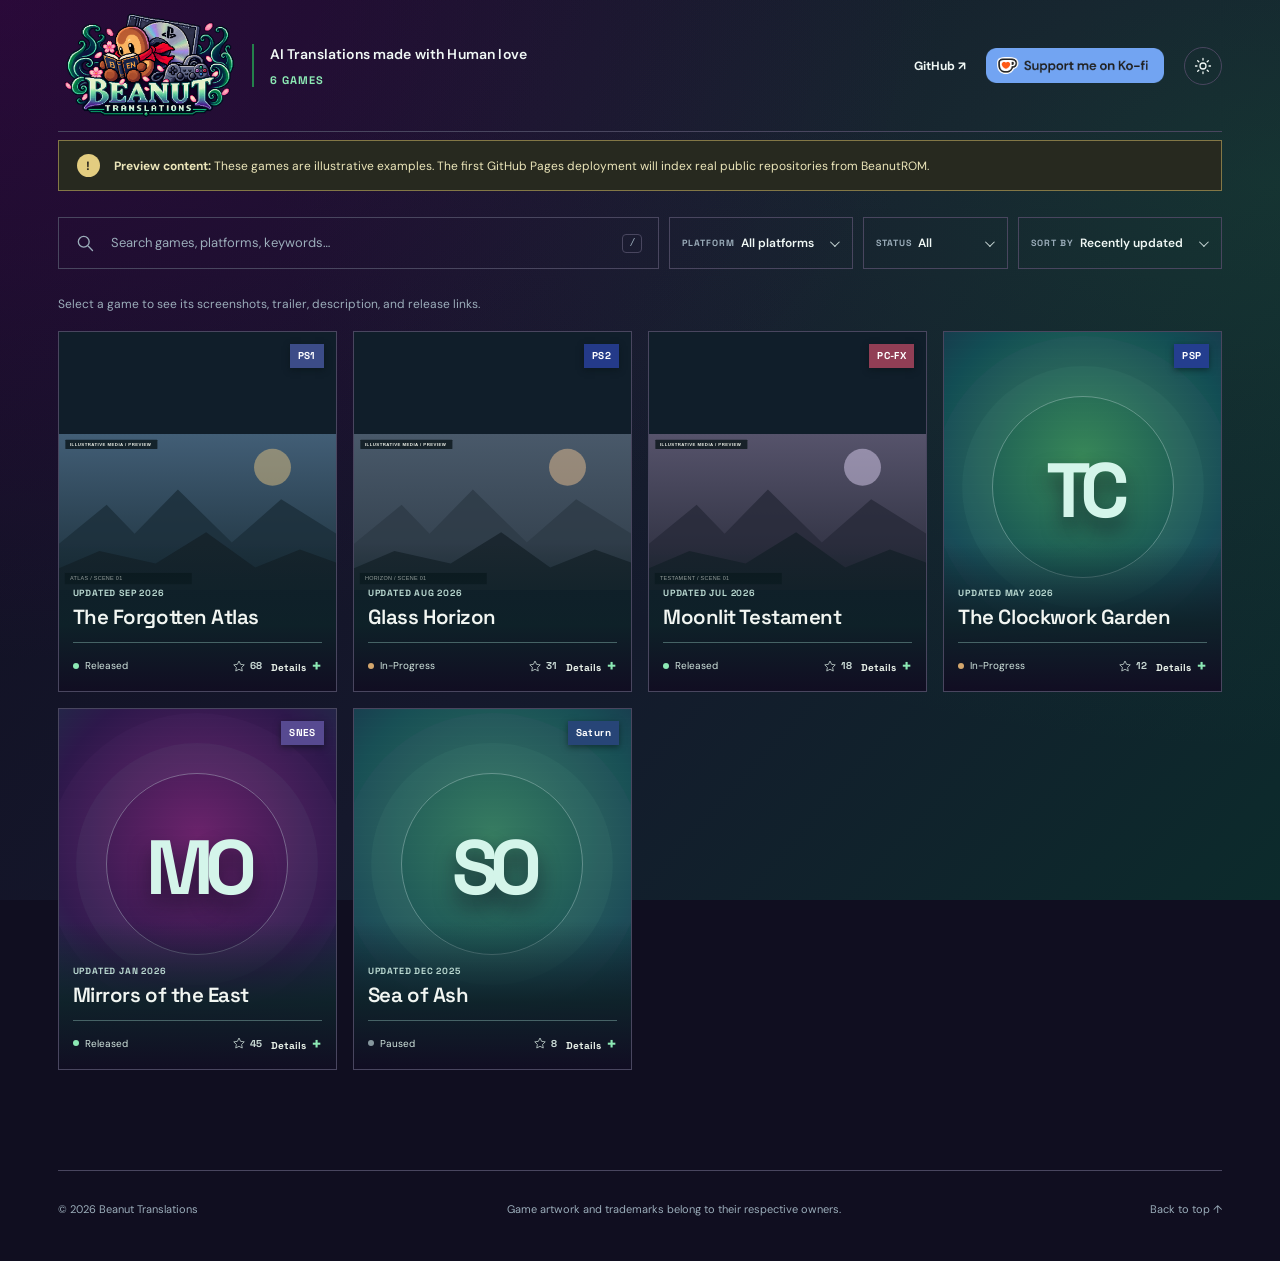
==== site/index.html @ 58023973 "Initial commit" ====
<!doctype html>
<html lang="en">
<head>
  <meta charset="utf-8">
  <meta name="viewport" content="width=device-width, initial-scale=1">
  <meta name="theme-color" content="#100e20">
  <meta name="description" content="Beanut Translations games, fan translations, releases, screenshots, and videos.">
  <title>Games | Beanut Translations</title>
  <link rel="icon" type="image/png" sizes="256x256" href="assets/favicon.png">
  <link rel="apple-touch-icon" href="assets/favicon.png">
  <link rel="stylesheet" href="styles.css">
  <script src="app.js" defer></script>
</head>
<body>
  <a href="#games" class="skip-link">Skip to Games</a>
  <div class="page-shell" id="top">
    <header class="site-header">
      <a href="#top" class="brand" title="Back to top">
        <img id="brand-logo" class="brand-logo" src="assets/beanut-logo.png" alt="Beanut Translations" width="1347" height="842">
        <span class="brand-copy">
          <span class="brand-tagline">AI Translations made with Human love</span>
          <span class="brand-count" id="total-games" aria-live="polite">Loading games…</span>
        </span>
      </a>
      <div class="header-actions">
        <a id="nav-github" href="https://github.com/BeanutROM" target="_blank" rel="noopener noreferrer">GitHub <span aria-hidden="true">↗</span></a>
        <a class="kofi-link" href="https://ko-fi.com/beanutroms/tip" target="_blank" rel="noopener noreferrer" aria-label="Support BeanutROM on Ko-fi">
          <img src="assets/kofi-button.png" alt="Support me on Ko-fi" width="980" height="198">
        </a>
        <button type="button" id="theme-toggle" class="theme-button" aria-label="Switch to light theme" title="Toggle light/dark mode">
          <svg viewBox="0 0 24 24" fill="none" aria-hidden="true"><circle cx="12" cy="12" r="4" stroke="currentColor" stroke-width="1.7"/><path d="M12 2v2m0 16v2M2 12h2m16 0h2M4.9 4.9l1.5 1.5m11.2 11.2 1.5 1.5M19.1 4.9l-1.5 1.5M6.4 17.6l-1.5 1.5" stroke="currentColor" stroke-width="1.7" stroke-linecap="round"/></svg>
        </button>
      </div>
    </header>

    <main>
      <section class="library" id="games" aria-label="Game catalog">
        <div class="demo-notice" id="demo-notice" hidden>
          <span aria-hidden="true">!</span>
          <p><strong>Preview content:</strong> These games are illustrative examples. The first GitHub Pages deployment will index real public repositories from BeanutROM.</p>
        </div>

        <div class="filters">
          <div class="search-wrap">
            <label class="search-field" for="search">
              <svg viewBox="0 0 24 24" fill="none" aria-hidden="true"><circle cx="10.5" cy="10.5" r="6.5" stroke="currentColor" stroke-width="1.6"/><path d="m16 16 5 5" stroke="currentColor" stroke-width="1.6" stroke-linecap="round"/></svg>
              <input type="search" id="search" placeholder="Search games, platforms, keywords…" autocomplete="off">
              <kbd>/</kbd>
            </label>
            <button type="button" id="clear-filters" hidden>Clear filters ×</button>
          </div>
          <div class="select-wrap" id="platform-dropdown">
            <span class="select-label" id="platform-label">Platform</span>
            <button type="button" class="dropdown-trigger" id="platform-filter" aria-labelledby="platform-label platform-value" aria-haspopup="listbox" aria-controls="platform-menu" aria-expanded="false"><span class="dropdown-value" id="platform-value">All platforms</span><span class="dropdown-chevron" aria-hidden="true"></span></button>
            <div class="dropdown-menu" id="platform-menu" role="listbox" tabindex="-1" aria-labelledby="platform-label" hidden>
              <div role="option" id="platform-option-all" data-value="all" aria-selected="true">All platforms</div>
            </div>
          </div>
          <div class="select-wrap" id="status-dropdown">
            <span class="select-label" id="status-label">Status</span>
            <button type="button" class="dropdown-trigger" id="status-filter" aria-labelledby="status-label status-value" aria-haspopup="listbox" aria-controls="status-menu" aria-expanded="false"><span class="dropdown-value" id="status-value">All</span><span class="dropdown-chevron" aria-hidden="true"></span></button>
            <div class="dropdown-menu" id="status-menu" role="listbox" tabindex="-1" aria-labelledby="status-label" hidden>
              <div role="option" id="status-option-all" data-value="all" aria-selected="true">All</div>
              <div role="option" id="status-option-released" data-value="Released" aria-selected="false">Released</div>
              <div role="option" id="status-option-paused" data-value="Paused" aria-selected="false">Paused</div>
              <div role="option" id="status-option-progress" data-value="In-Progress" aria-selected="false">In-Progress</div>
            </div>
          </div>
          <div class="select-wrap" id="sort-dropdown">
            <span class="select-label" id="sort-label">Sort by</span>
            <button type="button" class="dropdown-trigger" id="sort" aria-labelledby="sort-label sort-value" aria-haspopup="listbox" aria-controls="sort-menu" aria-expanded="false"><span class="dropdown-value" id="sort-value">Recently updated</span><span class="dropdown-chevron" aria-hidden="true"></span></button>
            <div class="dropdown-menu" id="sort-menu" role="listbox" tabindex="-1" aria-labelledby="sort-label" hidden>
              <div role="option" id="sort-option-recent" data-value="recent" aria-selected="true">Recently updated</div>
              <div role="option" id="sort-option-az" data-value="az" aria-selected="false">Title A–Z</div>
              <div role="option" id="sort-option-stars" data-value="stars" aria-selected="false">Most starred</div>
              <div role="option" id="sort-option-oldest" data-value="oldest" aria-selected="false">Least recently updated</div>
            </div>
          </div>
        </div>
        <p id="expand-hint" class="expand-hint">Select a game to see its screenshots, trailer, description, and release links.</p>
        <div id="project-grid" class="project-grid" aria-live="polite" aria-busy="true"></div>
        <div class="empty-state" id="empty-state" hidden><h2>No games found.</h2><p>Try a different search term, platform, or status.</p><button id="empty-reset" type="button">Reset filters</button></div>
        <div class="more-row" id="more-row" hidden><button id="show-more" type="button">Show more games <span id="more-count"></span> ↓</button></div>
      </section>
    </main>
    <footer class="footer"><span>© <span id="footer-year"></span> <span id="footer-name">Beanut Translations</span></span><span>Game artwork and trademarks belong to their respective owners.</span><a href="#top">Back to top ↑</a></footer>
  </div>
</body>
</html>
---- site/styles.css ----
@import url('https://fonts.googleapis.com/css2?family=DM+Sans:wght@400;500;600;700&family=Space+Grotesk:wght@400;500;600;700&display=swap');
:root {
  /* Palette derived from the purple, midnight-blue and evergreen artwork. */
  --bg:#100e20; --surface:#1a1a34; --surface-2:#292647; --surface-3:#101e2a;
  --ink:#f0f8f5; --muted:#c6d5d4; --soft:#9badba; --line:#49465f;
  --accent:#8ce9b4; --accent-ink:#102a24; --radius:3px;
  --sticky-header-height:132px;
  --violet:#56065d; --evergreen:#24814b; --outline:#c0d6da;
  --page-gradient:radial-gradient(ellipse at 0% 0%,rgba(90,3,104,.35),transparent 52%),radial-gradient(ellipse at 100% 20%,rgba(35,127,72,.22),transparent 56%),linear-gradient(132deg,#100d20 0%,#15182c 52%,#0c2b2c 100%);
  --panel-gradient:linear-gradient(130deg,rgba(61,15,84,.18),rgba(17,79,74,.13));
  color-scheme:dark; scroll-behavior:smooth;
}
:root[data-theme="light"] {
  --bg:#f2f6f5; --surface:#ffffff; --surface-2:#e6f0ef; --surface-3:#f4f8f8;
  --ink:#281336; --muted:#445665; --soft:#5c6879; --line:#bbcdd0;
  --accent:#176c4b; --accent-ink:#ffffff; color-scheme:light;
  --violet:#620a68; --evergreen:#207d4b; --outline:#9bb9c2;
  --page-gradient:radial-gradient(ellipse at 0% 0%,rgba(103,11,113,.10),transparent 48%),radial-gradient(ellipse at 100% 15%,rgba(46,142,81,.14),transparent 52%),linear-gradient(140deg,#f6f5fa,#edf7f1 76%,#f0f7f7);
  --panel-gradient:linear-gradient(120deg,rgba(102,26,112,.045),rgba(21,135,79,.045));
}
* {box-sizing:border-box}
html {scroll-padding-top:215px}
body {margin:0;background-color:var(--bg);background-image:var(--page-gradient);background-attachment:fixed;min-height:100vh;color:var(--ink);font-family:'DM Sans',sans-serif;font-size:14px;line-height:1.5}
a {color:inherit;text-decoration:none}
button,input,select {font:inherit}
button {cursor:pointer}
button:disabled {cursor:default}
:focus-visible {outline:2px solid var(--accent);outline-offset:4px}
::selection {background:var(--accent);color:var(--accent-ink)}
[hidden] {display:none!important}
.skip-link {position:absolute;left:16px;top:-120px;background:var(--accent);color:var(--accent-ink);padding:12px;z-index:100}
.skip-link:focus {top:8px}
.page-shell {max-width:1450px;margin:0 auto;padding:0 clamp(18px,4.5vw,70px)}
.site-header {display:flex;align-items:center;justify-content:space-between;position:sticky;top:0;z-index:80;border-bottom:1px solid var(--line);background:transparent;height:var(--sticky-header-height);gap:20px;padding:8px 0}
.brand {display:inline-flex;align-items:center;gap:14px;min-width:0;flex:0 1 auto}
.brand-logo {display:block;width:180px;height:auto;max-width:100%;flex-shrink:0}
.brand-copy {display:flex;flex-direction:column;justify-content:center;align-items:flex-start;gap:9px;min-width:0;border-left:2px solid var(--evergreen);padding-left:16px}
.brand-tagline {display:block;white-space:nowrap;font:600 14px/1.45 'DM Sans',sans-serif;letter-spacing:.15px;color:var(--ink)}
.brand-count {color:var(--accent);font:700 11px/1.2 'Space Grotesk',sans-serif;letter-spacing:1px;text-transform:uppercase}
.header-actions {display:flex;align-items:center;gap:20px;font-size:12px;font-weight:700}
.header-actions a:hover {color:var(--accent)}
.kofi-link {display:inline-flex;align-items:center;flex-shrink:0;border-radius:999px;line-height:0;transition:filter .18s}
.kofi-link:hover {filter:brightness(1.08)}
.kofi-link img {display:block;width:178px;height:auto;max-width:100%}
.theme-button {display:grid;place-items:center;width:38px;height:38px;border:1px solid var(--line);border-radius:50%;background:transparent;color:var(--ink)}
.theme-button:hover {border-color:var(--accent)}
.theme-button svg {width:18px;height:18px}
.library {padding:8px 0 100px}
.demo-notice {border:1px solid #837746;background:#27291f;color:#ebe5b9;padding:13px 18px;display:flex;align-items:center;gap:14px;margin-bottom:18px;font-size:12px}
:root[data-theme="light"] .demo-notice {background:#f9f6e4;color:#675e38}
.demo-notice>span {display:grid;place-items:center;flex-shrink:0;width:23px;height:23px;border-radius:50%;background:#e3cd80;color:#27241d;font-weight:700}
.demo-notice p {margin:0}
.filters {display:grid;grid-template-columns:minmax(175px,1fr) minmax(153px,184px) minmax(125px,145px) minmax(166px,204px);gap:10px;position:sticky;top:var(--sticky-header-height);z-index:65;padding:8px 0;background:transparent}
.search-wrap {display:flex;align-items:stretch;min-width:0;gap:7px}
.search-wrap .search-field {flex:1;min-width:0}
#clear-filters {flex-shrink:0;background:transparent;color:var(--accent);border:1px solid var(--line);padding:0 10px;font-size:11px;font-weight:700}
#clear-filters:hover {border-color:var(--accent)}
.search-field,.select-wrap {min-height:52px;border:1px solid var(--line);background:transparent;display:flex;align-items:center;gap:14px}
.search-field {padding:0 16px}
.search-field>svg {width:20px;height:20px;flex-shrink:0;color:var(--soft)}
.search-field input {width:100%;background:transparent;border:0;outline:none;color:var(--ink);font-size:13px}
.search-field input::placeholder {color:var(--soft)}
.search-field:focus-within,.select-wrap:focus-within {border-color:var(--accent)}
.search-field kbd {font-size:10px;border:1px solid var(--line);color:var(--soft);border-radius:4px;padding:1px 6px}
.select-wrap {position:relative;padding:0 12px;flex-wrap:nowrap;gap:6px;min-width:0}
.select-label {color:var(--soft);font:700 9px 'Space Grotesk',sans-serif;letter-spacing:1px;text-transform:uppercase;white-space:nowrap;flex-shrink:0}
.dropdown-trigger {display:flex;align-items:center;justify-content:space-between;gap:7px;flex:1;min-width:0;min-height:50px;padding:0;border:0;outline:0;background:transparent;color:var(--ink);font:600 12px 'DM Sans',sans-serif;cursor:pointer;text-align:left}
.dropdown-value {display:block;min-width:0;overflow:hidden;white-space:nowrap;text-overflow:ellipsis}
.dropdown-chevron {width:7px;height:7px;border-right:1.5px solid var(--muted);border-bottom:1.5px solid var(--muted);transform:rotate(45deg) translateY(-2px);flex-shrink:0;margin:0 3px 0 0}
.select-wrap:has(.dropdown-trigger:focus-visible) {outline:2px solid var(--accent);outline-offset:2px}
.select-wrap.is-open {border-color:var(--accent);z-index:25}
.select-wrap.is-open .dropdown-chevron {transform:rotate(225deg) translate(-2px,-1px)}
.dropdown-menu {position:absolute;z-index:30;left:-1px;right:-1px;top:calc(100% - 1px);margin:0;padding:4px 0;border:1px solid var(--accent);border-radius:0;background:var(--surface);color:var(--ink);outline:none;max-height:min(300px,50vh);overflow-y:auto;overscroll-behavior:contain}
.dropdown-menu[hidden] {display:none}
.dropdown-menu [role="option"] {display:block;padding:11px 12px;cursor:pointer;font:600 12px/1.4 'DM Sans',sans-serif;overflow-wrap:anywhere}
.dropdown-menu [role="option"].is-active,.dropdown-menu [role="option"]:hover {background:var(--surface-2);color:var(--ink)}
.dropdown-menu [role="option"][aria-selected="true"] {color:var(--accent);font-weight:700}
.dropdown-menu [role="option"][aria-selected="true"].is-active {background:var(--surface-2)}
.option-count {float:right;margin-left:10px;color:var(--soft);font-size:10px}
.expand-hint {margin:18px 0 18px;color:var(--soft);font-size:12px}
/* Four full-height, letter-proportioned covers on desktop. All project
   metadata remains accessible inside the expanded details panel. */
.project-grid {display:grid;grid-template-columns:repeat(4,minmax(0,1fr));gap:16px;align-items:stretch}
.project-card {position:relative;aspect-ratio:8.5 / 11;min-width:0;overflow:hidden;border:1px solid var(--line);background:var(--surface-3);transition:border-color .18s,box-shadow .18s}
.project-card:hover {border-color:var(--accent);box-shadow:0 8px 36px rgba(35,12,61,.28),0 0 0 1px rgba(140,233,180,.18)}
.project-card.is-expanded {border-color:var(--accent);box-shadow:0 0 0 1px var(--accent)}
.card-open {position:relative;display:block;height:100%;width:100%;color:inherit;background:transparent;border:0;padding:0;text-align:left;overflow:hidden}
.project-image {position:absolute;inset:0;display:grid;place-items:center;overflow:hidden;width:100%;height:100%;background:var(--surface-3);isolation:isolate}
/* Preserve the whole cover, including covers that are not letter-shaped. */
.project-image>img {width:100%;height:100%;object-fit:contain;position:absolute;inset:0;z-index:1}
.poster {position:absolute;inset:0;overflow:hidden;background:radial-gradient(circle at 44% 30%,#5a1067,#23204b 52%,#104c47 88%,#1d7349);color:#d4f5ea;width:100%;height:100%}
.poster::before {content:'';border:1px solid #c0d6da66;border-radius:50%;width:180px;height:180px;position:absolute;left:50%;top:43%;transform:translate(-50%,-50%);box-shadow:0 0 0 30px #9ee9bd0a,0 0 0 60px #8f4fa10c}
.poster::after {content:'';position:absolute;inset:0;background:repeating-linear-gradient(0deg,transparent 0 8px,#fff1 9px);opacity:.18}
.poster-glyph {position:absolute;top:44%;left:50%;transform:translate(-50%,-50%);font:700 clamp(52px,6vw,83px) 'Space Grotesk',sans-serif;letter-spacing:-9px;text-shadow:0 12px 20px #110d2299}
.poster-name {display:none}
.poster-tone-1 {background:radial-gradient(circle at 50% 35%,#6a236b,#2d184b 55%,#104341)}
.poster-tone-2 {background:radial-gradient(circle at 50% 35%,#377c61,#184f55 55%,#191b43)}
.poster-tone-3 {background:radial-gradient(circle at 50% 35%,#367d4a,#1e5042 55%,#241842)}
.poster-tone-4 {background:radial-gradient(circle at 50% 35%,#82316e,#40214f 55%,#132d3f)}
.poster-tone-5 {background:radial-gradient(circle at 50% 35%,#388758,#124d54 55%,#21183e)}
/* Platform palette is supplied by config.json at catalog build time. */
.platform-badges {display:inline-flex;flex-wrap:wrap;gap:5px;min-width:0;max-width:calc(100% - 24px)}
.platform-badge {display:inline-flex;align-items:center;justify-content:center;background:var(--platform-bg,#3b484e);color:var(--platform-fg,#fff);padding:6px 8px;font:700 10px 'Space Grotesk',sans-serif;letter-spacing:.4px;line-height:1.2;max-width:100%}
.image-platform {position:absolute;top:12px;right:12px;z-index:2;justify-content:flex-end}
.image-platform .platform-badge {box-shadow:0 2px 6px #07131588}
/* Compact overlay keeps card proportions while leaving the complete cover
   image underneath; the game's description is shown when expanded. */
.project-body {position:absolute;z-index:3;bottom:0;left:0;right:0;display:flex;flex-direction:column;width:100%;padding:44px 14px 14px;color:#f2f6f2;background:linear-gradient(to top,rgba(17,13,34,.98) 0%,rgba(14,33,40,.94) 45%,rgba(15,20,40,0) 100%)}
.card-kicker {font:700 9px 'Space Grotesk',sans-serif;color:#b9d8d0;letter-spacing:.8px;text-transform:uppercase;margin:0;overflow:hidden;text-overflow:ellipsis;white-space:nowrap}
.project-body h2 {font:600 clamp(16px,1.6vw,22px)/1.12 'Space Grotesk',sans-serif;letter-spacing:-.45px;margin:7px 0 13px;display:-webkit-box;-webkit-box-orient:vertical;-webkit-line-clamp:3;overflow:hidden}
.card-description {display:none}
.card-footer {border-top:1px solid #9acdc466;padding-top:11px;display:flex;align-items:center;justify-content:space-between;gap:6px;font-size:11px}
.card-status {display:inline-flex;gap:6px;align-items:center;color:#d2e6df;font-size:10px;white-space:nowrap}
.card-status::before {content:'';border-radius:50%;width:6px;height:6px;flex-shrink:0;background:#8fa7a1}
.card-status[data-status="Released"]::before {background:#8ce9b4}
.card-status[data-status="In-Progress"]::before {background:#d4a76d}
.card-status[data-status="Paused"]::before {background:#86979e}
.card-footer-right {display:flex;align-items:center;gap:9px}
.stars {display:inline-flex;gap:5px;align-items:center;color:#c8d9d4;font:700 10px 'Space Grotesk',sans-serif;white-space:nowrap}
.stars svg {height:12px;width:12px}
.card-action {font:700 10px 'Space Grotesk',sans-serif;white-space:nowrap;color:#e8f1e8}
.card-action span {font-size:18px;vertical-align:-1px;padding-left:2px;color:#8ce9b4}
/* This node spans the whole grid and is inserted after the clicked card's row. */
.expanded-details {grid-column:1 / -1;min-width:0;border:1px solid var(--accent);background:var(--panel-gradient),var(--surface);position:relative;margin:2px 0 9px;box-shadow:0 15px 50px #02090922;animation:reveal .2s ease-out}
.expanded-details::before {content:'';position:absolute;top:-9px;left:calc(var(--active-column, 1) * 0%);width:14px;height:14px;background:var(--surface);border-left:1px solid var(--accent);border-top:1px solid var(--accent);transform:rotate(45deg);display:none}
@keyframes reveal {from {opacity:.45;transform:translateY(-5px)} to {opacity:1;transform:none}}
.detail-panel {display:grid;grid-template-columns:200px minmax(0,1fr);min-height:320px}
.detail-media {border-right:1px solid var(--line);padding:25px 21px 28px;min-width:0;background:linear-gradient(160deg,rgba(81,8,95,.26),rgba(25,112,76,.20)),var(--surface-3)}
.detail-media h3 {color:var(--soft);font:700 10px 'Space Grotesk',sans-serif;letter-spacing:1.9px;margin:0 0 16px;display:flex;align-items:center;justify-content:space-between}
.detail-media h3 span {color:var(--accent)}
.thumbnail-list {display:flex;flex-direction:column;gap:10px;max-height:485px;overflow-y:auto;scrollbar-width:thin;padding:1px 3px 1px 1px}
.media-thumb {display:block;width:100%;height:94px;position:relative;border:1px solid var(--line);padding:0;background:#111b2c;overflow:hidden;flex-shrink:0}
.media-thumb:hover,.media-thumb.selected {border-color:var(--accent)}
.media-thumb.selected {box-shadow:0 0 0 1px var(--accent)}
.media-thumb img {height:100%;width:100%;object-fit:cover;display:block}
.media-kind {position:absolute;bottom:5px;right:6px;background:#20182ddc;color:#fff;padding:2px 6px;font:700 9px 'Space Grotesk',sans-serif;letter-spacing:1px}
.play-icon {position:absolute;left:50%;top:50%;transform:translate(-50%,-50%);display:grid;place-items:center;width:37px;height:37px;border-radius:50%;background:var(--accent);color:var(--accent-ink);font-size:13px;padding-left:3px}
.no-media {color:var(--soft);font-size:12px;line-height:1.6;margin:0}
.detail-info {padding:30px clamp(22px,3vw,43px) 25px;display:flex;flex-direction:column;min-width:0}
.detail-title-row {display:flex;align-items:center;gap:15px;border-bottom:1px solid var(--line);padding-bottom:23px;flex-wrap:wrap}
.detail-platform {flex-shrink:0;max-width:100%}
.detail-platform .platform-badge {padding:8px 11px;font-size:11px;white-space:nowrap}
.detail-title-row h3 {flex:1 1 auto;min-width:0;margin:0;font:600 clamp(23px,2.7vw,36px)/1.13 'Space Grotesk',sans-serif;letter-spacing:-1.2px}
.detail-title-row h3 a:hover {color:var(--accent)}
.detail-title-row h3 a span {color:var(--accent);font-size:.65em;vertical-align:3px}
.version-link,.version-missing {white-space:nowrap;display:inline-flex;align-items:center;gap:8px;font:700 11px 'Space Grotesk',sans-serif;letter-spacing:.3px}
.version-link {border:1px solid var(--line);padding:9px 12px;color:var(--accent)}
.version-link:hover {border-color:var(--accent)}
.version-missing {color:var(--soft)}
.description-eyebrow {font:700 10px 'Space Grotesk',sans-serif;letter-spacing:1.5px;color:var(--accent);margin:28px 0 12px}
.game-description {font:400 14px/1.8 'DM Sans',sans-serif;color:var(--muted);white-space:pre-line;max-width:85ch;margin:0 0 16px}
.description-source {color:var(--accent);font-size:11px;font-weight:700;margin-bottom:18px;align-self:flex-start}
.description-credit {font-size:11px;line-height:1.6;color:var(--muted);margin-bottom:18px}
.description-credit a {color:var(--accent);font-weight:700}
.detail-metadata .card-status {color:var(--muted)}
.detail-metadata {display:flex;align-items:center;gap:18px;color:var(--soft);font-size:11px;margin:12px 0 25px}
.detail-footer {display:flex;align-items:center;gap:20px;justify-content:space-between;border-top:1px solid var(--line);padding-top:19px;margin-top:auto;flex-wrap:wrap}
.detail-footer-links {display:flex;gap:21px;flex-wrap:wrap}
.detail-footer-links a {color:var(--accent);font-size:11px;font-weight:700}
.detail-footer button {border:0;background:transparent;color:var(--soft);font-size:11px;font-weight:700;padding:0}
.detail-footer button:hover {color:var(--ink)}
.detail-viewer {border-bottom:1px solid var(--line);background:linear-gradient(120deg,#170e2b,#102d36 68%,#154332);padding:17px 21px 22px}
.viewer-toolbar {display:flex;justify-content:space-between;align-items:center;gap:14px;margin-bottom:15px;color:#e2ece5;font:700 11px 'Space Grotesk',sans-serif;letter-spacing:.4px}
.viewer-toolbar>div {display:flex;flex-wrap:wrap;gap:18px;align-items:center}
.viewer-toolbar a {color:#8ce9b4}
.viewer-toolbar a:hover {text-decoration:underline}
.viewer-toolbar button {color:#ccd7d1;background:none;border:0;padding:0;font-size:11px}
.viewer-stage {position:relative;display:grid;place-items:center;max-height:76vh;min-height:120px;overflow:auto}
.viewer-counter {margin-left:10px;color:#a9b6b1;font-weight:500;letter-spacing:0}
.viewer-nav {position:absolute;z-index:2;top:50%;transform:translateY(-50%);display:grid;place-items:center;width:44px;height:54px;padding:0;border:1px solid #6a8c8a;background:#251638e8;color:#eaf5e7;box-shadow:0 3px 16px #0008;transition:background .15s,border-color .15s}
.viewer-nav svg {width:25px;height:25px}
.viewer-nav:hover {background:#205440;border-color:var(--accent);color:#b7ffdc}
.viewer-nav:focus-visible {outline:3px solid var(--accent);outline-offset:2px}
.viewer-prev {left:12px}
.viewer-next {right:12px}
.viewer-image {display:block;max-width:100%;max-height:74vh;width:auto;height:auto;object-fit:contain}
.video-aspect {width:min(100%,1000px);aspect-ratio:16/9}
.video-aspect iframe {width:100%;height:100%;border:0;background:#000;display:block}
.empty-state {border:1px dashed var(--line);text-align:center;padding:75px 20px}
.empty-state h2 {font:600 29px 'Space Grotesk',sans-serif;margin:0}
.empty-state p {color:var(--soft)}
.empty-state button,.more-row button {border:1px solid var(--line);background:var(--surface);color:var(--ink);padding:12px 20px;font-weight:700;font-size:12px}
.empty-state button:hover,.more-row button:hover {border-color:var(--accent)}
.more-row {text-align:center;margin:34px 0 0}
.footer {border-top:1px solid var(--line);background:transparent;padding:30px 0 44px;display:flex;gap:20px;justify-content:space-between;align-items:center;color:var(--soft);font-size:11px}
.footer a:hover {color:var(--accent)}
@media(max-width:960px) {
  .project-grid {grid-template-columns:repeat(3,minmax(0,1fr));gap:15px}
  .filters {grid-template-columns:minmax(175px,1fr) minmax(145px,166px) minmax(110px,125px) minmax(155px,175px);gap:8px}
  .select-wrap {padding:0 9px;gap:4px}
  .select-label {font-size:8px}
  .detail-panel {grid-template-columns:172px minmax(0,1fr)}
  .detail-media {padding:22px 15px}
  .detail-info {padding:24px}
  .media-thumb {height:82px}
}
/* The header and filter surfaces have no independent gradients. On desktop,
   repaint the body's fixed background in precisely the same viewport position:
   this makes the sticky bars visually continuous with the page without letting
   scrolling cover art show through the navigation. */
@media(min-width:821px) {
  .site-header,.filters {
    background-color:var(--bg);
    background-image:var(--page-gradient);
    background-attachment:fixed;
  }
}
/* Keep header links clear of the single-line tagline at narrow desktop widths. */
@media(min-width:821px) and (max-width:900px) {
  .header-actions {gap:12px}
  .kofi-link img {width:154px}
  .brand-tagline {font-size:13px}
}
/* On tablets and phones the header and all catalog controls scroll normally. */
@media(max-width:820px) {
  html {scroll-padding-top:40px}
  .site-header {position:relative;top:auto;z-index:auto;height:auto;min-height:87px;padding:15px 0;background:transparent}
  .filters {position:static;top:auto;z-index:auto;padding:0;background:none}
  .site-header {flex-wrap:wrap}
  .brand {width:100%;flex:1 1 100%}
  .header-actions {margin-left:auto}
}
@media(max-width:760px) {
  .project-grid {grid-template-columns:repeat(2,minmax(0,1fr));gap:14px}
  .project-body {padding:40px 12px 12px}
  .project-body h2 {font-size:18px}
  .card-status {font-size:9px}
}
@media(max-width:680px) {
  .page-shell {padding:0 19px}
  .site-header {min-height:87px;gap:12px}
  .brand {gap:12px}
  .brand-logo {width:clamp(118px,29vw,165px)}
  .brand-copy {gap:7px;padding-left:11px}
  .brand-tagline {font-size:clamp(10px,1.9vw,12px);line-height:1.4;letter-spacing:0}
  .brand-count {font-size:10px}
  .header-actions {gap:13px}
  .kofi-link img {width:160px}
  .library {padding:15px 0 65px}
  .filters {grid-template-columns:repeat(3,minmax(0,1fr));gap:8px}
  .search-wrap {grid-column:1 / -1}
  .select-wrap {padding:0 9px;gap:4px}
  .select-label {font-size:8px}
  .dropdown-trigger {font-size:11px}
  .dropdown-value {white-space:normal;line-height:1.25;display:-webkit-box;-webkit-line-clamp:2;-webkit-box-orient:vertical}
  .detail-panel {grid-template-columns:140px minmax(0,1fr)}
  .detail-media {padding:16px 11px}
  .detail-info {padding:18px}
  .detail-title-row {gap:9px;padding-bottom:16px}
  .detail-title-row h3 {font-size:24px}
  .game-description {font-size:12px;line-height:1.8}
  .media-thumb {height:74px}
  .footer {flex-wrap:wrap}
}
@media(max-width:540px) {
  /* On phones give dropdown values room to read instead of truncating all three. */
  .filters {grid-template-columns:repeat(2,minmax(0,1fr))}
  .search-wrap,#platform-dropdown {grid-column:1 / -1}
  .select-wrap {flex-direction:column;align-items:stretch;justify-content:center;gap:1px;padding:5px 12px}
  .dropdown-trigger {min-height:30px}
  .dropdown-value {display:block;white-space:nowrap;text-overflow:ellipsis}
  .project-grid {grid-template-columns:1fr}
  .project-body h2 {font-size:23px}
  .detail-panel {grid-template-columns:1fr}
  .detail-media {border-right:0;border-bottom:1px solid var(--line)}
  .thumbnail-list {flex-direction:row;max-height:none;overflow-x:auto;overflow-y:hidden;padding-bottom:4px}
  .media-thumb {height:90px;min-width:132px;width:132px}
  .detail-info {padding:23px 18px}
  .detail-title-row h3 {flex-basis:calc(100% - 85px);font-size:27px}
  .detail-title-row .version-link,.detail-title-row .version-missing {margin-left:auto}
  .viewer-stage {max-height:none}
  .viewer-image {max-height:60vh}
  .detail-viewer {padding:13px}
  .viewer-nav {width:36px;height:46px}
  .viewer-nav svg {width:21px;height:21px}
  .viewer-prev {left:4px}
  .viewer-next {right:4px}
}
@media(max-width:430px) {
  .site-header {gap:9px;padding:14px 0 12px}
  .brand {gap:9px}
  .brand {flex-wrap:wrap;row-gap:5px}
  .brand-logo {width:clamp(115px,35vw,150px)}
  .brand-copy {border-left:0;padding-left:0;gap:5px;flex:1 1 100%}
  .brand-tagline {font-size:11px;white-space:nowrap}
}
@media(max-width:375px) {
  .header-actions {gap:12px}
  .kofi-link img {width:140px}
}
@media(prefers-reduced-motion:reduce) {* {scroll-behavior:auto!important;transition:none!important;animation:none!important}}

/* Theme-specific refinements keep the supplied green / purple artwork legible. */
:root[data-theme="light"] .detail-media {background:linear-gradient(160deg,rgba(105,9,112,.08),rgba(24,122,73,.10)),var(--surface-3)}
:root[data-theme="light"] .project-card:hover {box-shadow:0 8px 26px rgba(61,26,76,.17)}
:root[data-theme="light"] .project-body {color:#f0f8f5}
@media(max-width:680px) {body {background-attachment:scroll}}
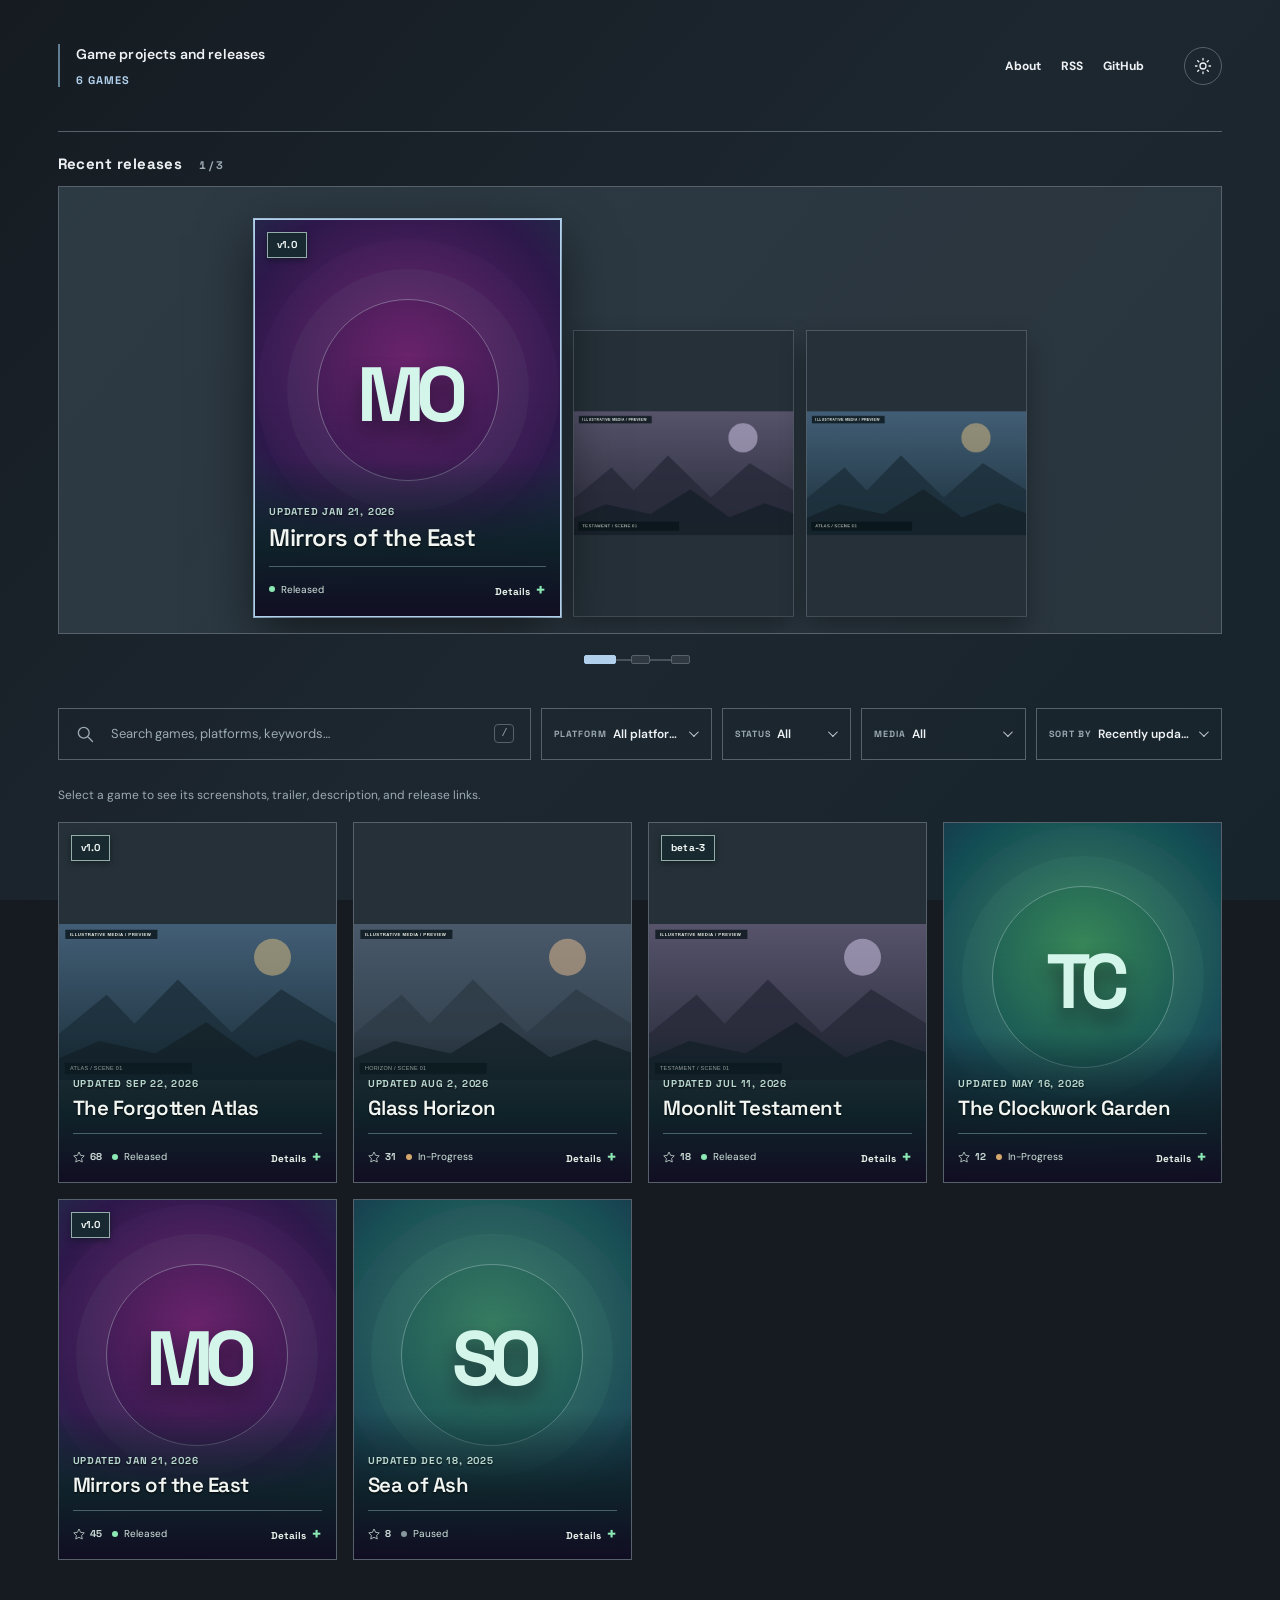
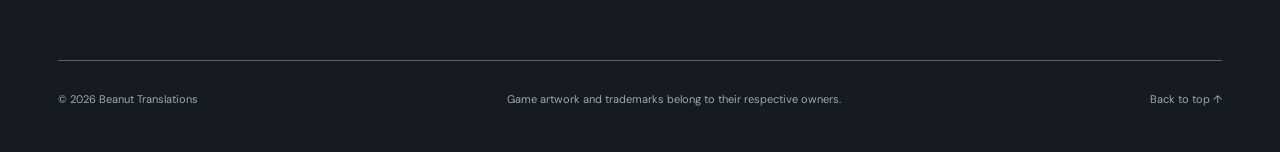
==== commit 4c101f84: "Initial commit" ====
--- a/site/index.html
+++ b/site/index.html
@@ -3,11 +3,14 @@
 <head>
   <meta charset="utf-8">
   <meta name="viewport" content="width=device-width, initial-scale=1">
-  <meta name="theme-color" content="#100e20">
-  <meta name="description" content="Beanut Translations games, fan translations, releases, screenshots, and videos.">
-  <title>Games | Beanut Translations</title>
-  <link rel="icon" type="image/png" sizes="256x256" href="assets/favicon.png">
-  <link rel="apple-touch-icon" href="assets/favicon.png">
+  <meta name="theme-color" content="#151b21">
+  <!-- YouTube embeds require the site origin in the Referer request (error 153). -->
+  <meta name="referrer" content="strict-origin-when-cross-origin">
+  <meta name="description" content="Game projects, releases, screenshots, and videos.">
+  <title>Games | Game Catalog</title>
+  <link rel="icon" id="site-favicon" type="image/svg+xml" href="assets/default-icon.svg">
+  <link rel="apple-touch-icon" id="site-apple-icon" href="assets/default-icon.svg">
+  <link rel="alternate" type="application/rss+xml" title="Game Catalog updates" href="feed.xml">
   <link rel="stylesheet" href="styles.css">
   <script src="app.js" defer></script>
 </head>
@@ -16,17 +19,21 @@
   <div class="page-shell" id="top">
     <header class="site-header">
       <a href="#top" class="brand" title="Back to top">
-        <img id="brand-logo" class="brand-logo" src="assets/beanut-logo.png" alt="Beanut Translations" width="1347" height="842">
+        <img id="brand-logo" class="brand-logo" alt="" hidden>
         <span class="brand-copy">
-          <span class="brand-tagline">AI Translations made with Human love</span>
+          <span class="brand-tagline">Game projects and releases</span>
           <span class="brand-count" id="total-games" aria-live="polite">Loading games…</span>
         </span>
       </a>
       <div class="header-actions">
-        <a id="nav-github" href="https://github.com/BeanutROM" target="_blank" rel="noopener noreferrer">GitHub <span aria-hidden="true">↗</span></a>
-        <a class="kofi-link" href="https://ko-fi.com/beanutroms/tip" target="_blank" rel="noopener noreferrer" aria-label="Support BeanutROM on Ko-fi">
-          <img src="assets/kofi-button.png" alt="Support me on Ko-fi" width="980" height="198">
-        </a>
+        <a id="nav-about" href="about.html">About</a>
+        <a id="nav-rss" class="social-site-link" href="feed.xml" type="application/rss+xml" aria-label="RSS" title="Subscribe to updates"><span class="social-link-text">RSS</span><img class="custom-social-icon" id="rss-icon" alt="" hidden></a>
+        <a id="nav-github" class="social-site-link" href="https://github.com" target="_blank" rel="noopener noreferrer" aria-label="GitHub" title="GitHub"><span class="social-link-text">GitHub</span><img class="custom-social-icon" id="github-icon" alt="" hidden></a>
+        <span class="community-actions">
+        <a class="community-link discord-link" id="nav-discord" hidden target="_blank" rel="noopener noreferrer" aria-label="Join our Discord server" title="Discord"><span class="social-link-text">Discord</span><img class="custom-social-icon" id="discord-icon" alt="" hidden></a>
+        <a class="community-link bluesky-link" id="nav-bluesky" hidden target="_blank" rel="noopener noreferrer" aria-label="Visit our Bluesky profile" title="Bluesky"><span class="social-link-text">Bluesky</span><img class="custom-social-icon" id="bluesky-icon" alt="" hidden></a>
+        <a class="support-link" id="support-link" hidden target="_blank" rel="noopener noreferrer" aria-label="Support this project"><span class="social-link-text" id="support-label">Ko-fi</span><img class="custom-social-icon" id="kofi-icon" alt="" hidden></a>
+        </span>
         <button type="button" id="theme-toggle" class="theme-button" aria-label="Switch to light theme" title="Toggle light/dark mode">
           <svg viewBox="0 0 24 24" fill="none" aria-hidden="true"><circle cx="12" cy="12" r="4" stroke="currentColor" stroke-width="1.7"/><path d="M12 2v2m0 16v2M2 12h2m16 0h2M4.9 4.9l1.5 1.5m11.2 11.2 1.5 1.5M19.1 4.9l-1.5 1.5M6.4 17.6l-1.5 1.5" stroke="currentColor" stroke-width="1.7" stroke-linecap="round"/></svg>
         </button>
@@ -34,12 +41,17 @@
     </header>
 
     <main>
+      <section class="release-showcase" id="release-showcase" aria-label="Recently released games" hidden>
+        <div class="showcase-heading">
+          <div class="showcase-heading-text"><h2>Recent releases</h2><span id="showcase-position" aria-live="off"></span></div>
+        </div>
+        <div class="showcase-stage" id="showcase-stage" tabindex="0" role="region" aria-roledescription="carousel" aria-label="Recent releases: drag covers, click a cover, or use arrow keys to browse">
+          <div class="showcase-track" id="showcase-track"></div>
+        </div>
+        <div class="expanded-details showcase-detail" id="showcase-detail" role="region" aria-label="Selected release details" aria-hidden="true" inert></div>
+        <div class="showcase-dots" id="showcase-dots" role="group" aria-label="Drag or select a release indicator"></div>
+      </section>
       <section class="library" id="games" aria-label="Game catalog">
-        <div class="demo-notice" id="demo-notice" hidden>
-          <span aria-hidden="true">!</span>
-          <p><strong>Preview content:</strong> These games are illustrative examples. The first GitHub Pages deployment will index real public repositories from BeanutROM.</p>
-        </div>
-
         <div class="filters">
           <div class="search-wrap">
             <label class="search-field" for="search">
@@ -66,6 +78,17 @@
               <div role="option" id="status-option-progress" data-value="In-Progress" aria-selected="false">In-Progress</div>
             </div>
           </div>
+          <div class="select-wrap" id="media-dropdown">
+            <span class="select-label" id="media-label">Media</span>
+            <button type="button" class="dropdown-trigger" id="media-filter" aria-labelledby="media-label media-value" aria-haspopup="listbox" aria-controls="media-menu" aria-expanded="false"><span class="dropdown-value" id="media-value">All</span><span class="dropdown-chevron" aria-hidden="true"></span></button>
+            <div class="dropdown-menu" id="media-menu" role="listbox" tabindex="-1" aria-labelledby="media-label" hidden>
+              <div role="option" id="media-option-all" data-value="all" aria-selected="true">All</div>
+              <div role="option" id="media-option-screenshots" data-value="screenshots" data-label="Screenshots" aria-selected="false">Screenshots only</div>
+              <div role="option" id="media-option-videos" data-value="videos" data-label="Videos" aria-selected="false">Videos only</div>
+              <div role="option" id="media-option-both" data-value="both" aria-selected="false">Both</div>
+              <div role="option" id="media-option-none" data-value="none" aria-selected="false">None</div>
+            </div>
+          </div>
           <div class="select-wrap" id="sort-dropdown">
             <span class="select-label" id="sort-label">Sort by</span>
             <button type="button" class="dropdown-trigger" id="sort" aria-labelledby="sort-label sort-value" aria-haspopup="listbox" aria-controls="sort-menu" aria-expanded="false"><span class="dropdown-value" id="sort-value">Recently updated</span><span class="dropdown-chevron" aria-hidden="true"></span></button>
@@ -79,11 +102,11 @@
         </div>
         <p id="expand-hint" class="expand-hint">Select a game to see its screenshots, trailer, description, and release links.</p>
         <div id="project-grid" class="project-grid" aria-live="polite" aria-busy="true"></div>
-        <div class="empty-state" id="empty-state" hidden><h2>No games found.</h2><p>Try a different search term, platform, or status.</p><button id="empty-reset" type="button">Reset filters</button></div>
+        <div class="empty-state" id="empty-state" hidden><h2>No games found.</h2><p>Try a different search term, platform, status, or media category.</p><button id="empty-reset" type="button">Reset filters</button></div>
         <div class="more-row" id="more-row" hidden><button id="show-more" type="button">Show more games <span id="more-count"></span> ↓</button></div>
       </section>
     </main>
-    <footer class="footer"><span>© <span id="footer-year"></span> <span id="footer-name">Beanut Translations</span></span><span>Game artwork and trademarks belong to their respective owners.</span><a href="#top">Back to top ↑</a></footer>
+    <footer class="footer"><span>© <span id="footer-year"></span> <span id="footer-name">Game Catalog</span></span><span>Game artwork and trademarks belong to their respective owners.</span><a href="#top">Back to top ↑</a></footer>
   </div>
 </body>
 </html>
--- a/site/styles.css
+++ b/site/styles.css
@@ -1,22 +1,22 @@
 @import url('https://fonts.googleapis.com/css2?family=DM+Sans:wght@400;500;600;700&family=Space+Grotesk:wght@400;500;600;700&display=swap');
 :root {
-  /* Palette derived from the purple, midnight-blue and evergreen artwork. */
-  --bg:#100e20; --surface:#1a1a34; --surface-2:#292647; --surface-3:#101e2a;
-  --ink:#f0f8f5; --muted:#c6d5d4; --soft:#9badba; --line:#49465f;
-  --accent:#8ce9b4; --accent-ink:#102a24; --radius:3px;
+  /* Neutral palette. A private branding repository can override this with theme.css. */
+  --bg:#151b21; --surface:#20272e; --surface-2:#303942; --surface-3:#253038;
+  --ink:#eff2f4; --muted:#c9d1d7; --soft:#9caab4; --line:#56616b;
+  --accent:#b1d0ec; --accent-ink:#182a39; --radius:3px;
   --sticky-header-height:132px;
-  --violet:#56065d; --evergreen:#24814b; --outline:#c0d6da;
-  --page-gradient:radial-gradient(ellipse at 0% 0%,rgba(90,3,104,.35),transparent 52%),radial-gradient(ellipse at 100% 20%,rgba(35,127,72,.22),transparent 56%),linear-gradient(132deg,#100d20 0%,#15182c 52%,#0c2b2c 100%);
-  --panel-gradient:linear-gradient(130deg,rgba(61,15,84,.18),rgba(17,79,74,.13));
+  --violet:#45535f; --evergreen:#617d92; --outline:#b4c4d0;
+  --page-gradient:linear-gradient(132deg,#151b21 0%,#1d2730 52%,#17242c 100%);
+  --panel-gradient:linear-gradient(130deg,rgba(89,115,135,.15),rgba(80,95,110,.10));
   color-scheme:dark; scroll-behavior:smooth;
 }
 :root[data-theme="light"] {
-  --bg:#f2f6f5; --surface:#ffffff; --surface-2:#e6f0ef; --surface-3:#f4f8f8;
-  --ink:#281336; --muted:#445665; --soft:#5c6879; --line:#bbcdd0;
-  --accent:#176c4b; --accent-ink:#ffffff; color-scheme:light;
-  --violet:#620a68; --evergreen:#207d4b; --outline:#9bb9c2;
-  --page-gradient:radial-gradient(ellipse at 0% 0%,rgba(103,11,113,.10),transparent 48%),radial-gradient(ellipse at 100% 15%,rgba(46,142,81,.14),transparent 52%),linear-gradient(140deg,#f6f5fa,#edf7f1 76%,#f0f7f7);
-  --panel-gradient:linear-gradient(120deg,rgba(102,26,112,.045),rgba(21,135,79,.045));
+  --bg:#f2f5f7; --surface:#ffffff; --surface-2:#e6eaed; --surface-3:#f4f6f8;
+  --ink:#26323c; --muted:#445665; --soft:#5c6879; --line:#bbcdd0;
+  --accent:#2c5d7c; --accent-ink:#ffffff; color-scheme:light;
+  --violet:#65717d; --evergreen:#607e91; --outline:#9bb9c2;
+  --page-gradient:linear-gradient(140deg,#f6f7f8,#ebf0f4 76%,#f0f3f6);
+  --panel-gradient:linear-gradient(120deg,rgba(80,105,130,.045),rgba(25,70,95,.045));
 }
 * {box-sizing:border-box}
 html {scroll-padding-top:215px}
@@ -34,23 +34,26 @@
 .site-header {display:flex;align-items:center;justify-content:space-between;position:sticky;top:0;z-index:80;border-bottom:1px solid var(--line);background:transparent;height:var(--sticky-header-height);gap:20px;padding:8px 0}
 .brand {display:inline-flex;align-items:center;gap:14px;min-width:0;flex:0 1 auto}
 .brand-logo {display:block;width:180px;height:auto;max-width:100%;flex-shrink:0}
+.brand-logo[src$="default-icon.svg"] {width:52px;height:52px;object-fit:contain}
 .brand-copy {display:flex;flex-direction:column;justify-content:center;align-items:flex-start;gap:9px;min-width:0;border-left:2px solid var(--evergreen);padding-left:16px}
 .brand-tagline {display:block;white-space:nowrap;font:600 14px/1.45 'DM Sans',sans-serif;letter-spacing:.15px;color:var(--ink)}
 .brand-count {color:var(--accent);font:700 11px/1.2 'Space Grotesk',sans-serif;letter-spacing:1px;text-transform:uppercase}
-.header-actions {display:flex;align-items:center;gap:20px;font-size:12px;font-weight:700}
+.header-actions {display:flex;align-items:center;gap:20px;font-size:12px;font-weight:700;min-width:0;max-width:100%}
 .header-actions a:hover {color:var(--accent)}
-.kofi-link {display:inline-flex;align-items:center;flex-shrink:0;border-radius:999px;line-height:0;transition:filter .18s}
-.kofi-link:hover {filter:brightness(1.08)}
-.kofi-link img {display:block;width:178px;height:auto;max-width:100%}
+/* One icon height for RSS, GitHub, Discord, Bluesky and Ko-fi.  SVG viewBox
+   aspect ratios determine their natural widths; nothing is stretched or cropped. */
+.community-actions {display:inline-flex;align-items:center;gap:12px;flex-shrink:1;flex-wrap:wrap;justify-content:flex-end;min-width:0;max-width:100%}
+.community-link,.social-site-link,.support-link {display:inline-flex;align-items:center;justify-content:center;flex-shrink:0;min-height:28px;color:var(--ink);line-height:normal}
+.community-link.is-icon,.social-site-link.is-icon,.support-link.is-icon {min-width:24px;line-height:0}
+.community-link img,.social-site-link img,.support-link img {display:block;height:24px;width:auto;max-width:none;object-fit:contain}
+.community-link:focus-visible,.social-site-link:focus-visible,.support-link:focus-visible {outline:2px solid var(--accent);outline-offset:4px}
+.support-link {transition:filter .18s}
+.support-link:hover {filter:brightness(1.08)}
 .theme-button {display:grid;place-items:center;width:38px;height:38px;border:1px solid var(--line);border-radius:50%;background:transparent;color:var(--ink)}
 .theme-button:hover {border-color:var(--accent)}
 .theme-button svg {width:18px;height:18px}
 .library {padding:8px 0 100px}
-.demo-notice {border:1px solid #837746;background:#27291f;color:#ebe5b9;padding:13px 18px;display:flex;align-items:center;gap:14px;margin-bottom:18px;font-size:12px}
-:root[data-theme="light"] .demo-notice {background:#f9f6e4;color:#675e38}
-.demo-notice>span {display:grid;place-items:center;flex-shrink:0;width:23px;height:23px;border-radius:50%;background:#e3cd80;color:#27241d;font-weight:700}
-.demo-notice p {margin:0}
-.filters {display:grid;grid-template-columns:minmax(175px,1fr) minmax(153px,184px) minmax(125px,145px) minmax(166px,204px);gap:10px;position:sticky;top:var(--sticky-header-height);z-index:65;padding:8px 0;background:transparent}
+.filters {display:grid;grid-template-columns:minmax(175px,1fr) minmax(130px,171px) minmax(102px,129px) minmax(155px,165px) minmax(148px,186px);gap:10px;position:sticky;top:var(--sticky-header-height);z-index:65;padding:8px 0;background:transparent}
 .search-wrap {display:flex;align-items:stretch;min-width:0;gap:7px}
 .search-wrap .search-field {flex:1;min-width:0}
 #clear-filters {flex-shrink:0;background:transparent;color:var(--accent);border:1px solid var(--line);padding:0 10px;font-size:11px;font-weight:700}
@@ -103,11 +106,26 @@
 .platform-badge {display:inline-flex;align-items:center;justify-content:center;background:var(--platform-bg,#3b484e);color:var(--platform-fg,#fff);padding:6px 8px;font:700 10px 'Space Grotesk',sans-serif;letter-spacing:.4px;line-height:1.2;max-width:100%}
 .image-platform {position:absolute;top:12px;right:12px;z-index:2;justify-content:flex-end}
 .image-platform .platform-badge {box-shadow:0 2px 6px #07131588}
+/* Release stage and current version share a compact stack on the cover.
+   The stack keeps Alpha/Beta distinct, with a version even on stable releases. */
+.release-labels {position:absolute;top:12px;left:12px;z-index:2;display:flex;
+  flex-direction:column;align-items:flex-start;gap:5px;
+  max-width:min(60%,calc(100% - 24px))}
+.release-stage-badge,.release-version-badge {display:inline-flex;align-items:center;
+  justify-content:center;padding:6px 9px;box-shadow:0 2px 6px #07131588;
+  font:700 10px/1.2 'Space Grotesk',sans-serif;max-width:100%;
+  overflow-wrap:anywhere;text-align:left}
+.release-stage-badge {background:#4d286f;color:#fff;border:1px solid #d9bbf0;
+  letter-spacing:.6px}
+.release-stage-badge[data-stage="BETA"] {background:#185b45;color:#fff;border-color:#9de8bd}
+.release-version-badge {background:#172a30ed;color:#f0f7f4;border:1px solid #93ada8;
+  letter-spacing:.2px}
+
 /* Compact overlay keeps card proportions while leaving the complete cover
    image underneath; the game's description is shown when expanded. */
 .project-body {position:absolute;z-index:3;bottom:0;left:0;right:0;display:flex;flex-direction:column;width:100%;padding:44px 14px 14px;color:#f2f6f2;background:linear-gradient(to top,rgba(17,13,34,.98) 0%,rgba(14,33,40,.94) 45%,rgba(15,20,40,0) 100%)}
-.card-kicker {font:700 9px 'Space Grotesk',sans-serif;color:#b9d8d0;letter-spacing:.8px;text-transform:uppercase;margin:0;overflow:hidden;text-overflow:ellipsis;white-space:nowrap}
-.project-body h2 {font:600 clamp(16px,1.6vw,22px)/1.12 'Space Grotesk',sans-serif;letter-spacing:-.45px;margin:7px 0 13px;display:-webkit-box;-webkit-box-orient:vertical;-webkit-line-clamp:3;overflow:hidden}
+.card-kicker {font:700 10px 'Space Grotesk',sans-serif;color:#b9d8d0;letter-spacing:.8px;text-transform:uppercase;margin:0;overflow:hidden;text-overflow:ellipsis;white-space:nowrap;text-shadow:0 1px 2px rgba(0,0,0,.8)}
+.project-body h2 {font:600 clamp(16px,1.6vw,22px)/1.12 'Space Grotesk',sans-serif;letter-spacing:-.45px;margin:7px 0 13px;display:-webkit-box;-webkit-box-orient:vertical;-webkit-line-clamp:3;overflow:hidden;text-shadow:0 1px 2px rgba(0,0,0,.8)}
 .card-description {display:none}
 .card-footer {border-top:1px solid #9acdc466;padding-top:11px;display:flex;align-items:center;justify-content:space-between;gap:6px;font-size:11px}
 .card-status {display:inline-flex;gap:6px;align-items:center;color:#d2e6df;font-size:10px;white-space:nowrap}
@@ -115,15 +133,18 @@
 .card-status[data-status="Released"]::before {background:#8ce9b4}
 .card-status[data-status="In-Progress"]::before {background:#d4a76d}
 .card-status[data-status="Paused"]::before {background:#86979e}
-.card-footer-right {display:flex;align-items:center;gap:9px}
+.card-footer-left {display:inline-flex;align-items:center;gap:10px;min-width:0;flex-wrap:wrap}
 .stars {display:inline-flex;gap:5px;align-items:center;color:#c8d9d4;font:700 10px 'Space Grotesk',sans-serif;white-space:nowrap}
 .stars svg {height:12px;width:12px}
 .card-action {font:700 10px 'Space Grotesk',sans-serif;white-space:nowrap;color:#e8f1e8}
 .card-action span {font-size:18px;vertical-align:-1px;padding-left:2px;color:#8ce9b4}
 /* This node spans the whole grid and is inserted after the clicked card's row. */
-.expanded-details {grid-column:1 / -1;min-width:0;border:1px solid var(--accent);background:var(--panel-gradient),var(--surface);position:relative;margin:2px 0 9px;box-shadow:0 15px 50px #02090922;animation:reveal .2s ease-out}
+/* Expand and collapse regular card details using a content-height grid track.
+   Do not use a fixed max-height: long descriptions or media lists may grow. */
+.expanded-details {grid-column:1 / -1;min-width:0;display:grid;grid-template-rows:0fr;overflow:hidden;visibility:hidden;opacity:0;transform:translateY(-14px);border:1px solid transparent;background:var(--panel-gradient),var(--surface);position:relative;margin:0;box-shadow:none;transition:grid-template-rows .5s cubic-bezier(.2,.8,.2,1),margin .5s,opacity .36s,transform .5s,border-color .5s,visibility 0s linear .5s}
+.expanded-details-inner {min-height:0;overflow:hidden}
+.expanded-details.is-open {grid-template-rows:1fr;visibility:visible;opacity:1;transform:translateY(0);border-color:var(--accent);margin:2px 0 9px;box-shadow:0 15px 50px #02090922;transition:grid-template-rows .5s cubic-bezier(.2,.8,.2,1),margin .5s,opacity .36s,transform .5s,border-color .5s,visibility 0s}
 .expanded-details::before {content:'';position:absolute;top:-9px;left:calc(var(--active-column, 1) * 0%);width:14px;height:14px;background:var(--surface);border-left:1px solid var(--accent);border-top:1px solid var(--accent);transform:rotate(45deg);display:none}
-@keyframes reveal {from {opacity:.45;transform:translateY(-5px)} to {opacity:1;transform:none}}
 .detail-panel {display:grid;grid-template-columns:200px minmax(0,1fr);min-height:320px}
 .detail-media {border-right:1px solid var(--line);padding:25px 21px 28px;min-width:0;background:linear-gradient(160deg,rgba(81,8,95,.26),rgba(25,112,76,.20)),var(--surface-3)}
 .detail-media h3 {color:var(--soft);font:700 10px 'Space Grotesk',sans-serif;letter-spacing:1.9px;margin:0 0 16px;display:flex;align-items:center;justify-content:space-between}
@@ -131,7 +152,7 @@
 .thumbnail-list {display:flex;flex-direction:column;gap:10px;max-height:485px;overflow-y:auto;scrollbar-width:thin;padding:1px 3px 1px 1px}
 .media-thumb {display:block;width:100%;height:94px;position:relative;border:1px solid var(--line);padding:0;background:#111b2c;overflow:hidden;flex-shrink:0}
 .media-thumb:hover,.media-thumb.selected {border-color:var(--accent)}
-.media-thumb.selected {box-shadow:0 0 0 1px var(--accent)}
+.media-thumb.selected {border-color:var(--accent)}
 .media-thumb img {height:100%;width:100%;object-fit:cover;display:block}
 .media-kind {position:absolute;bottom:5px;right:6px;background:#20182ddc;color:#fff;padding:2px 6px;font:700 9px 'Space Grotesk',sans-serif;letter-spacing:1px}
 .play-icon {position:absolute;left:50%;top:50%;transform:translate(-50%,-50%);display:grid;place-items:center;width:37px;height:37px;border-radius:50%;background:var(--accent);color:var(--accent-ink);font-size:13px;padding-left:3px}
@@ -142,7 +163,8 @@
 .detail-platform .platform-badge {padding:8px 11px;font-size:11px;white-space:nowrap}
 .detail-title-row h3 {flex:1 1 auto;min-width:0;margin:0;font:600 clamp(23px,2.7vw,36px)/1.13 'Space Grotesk',sans-serif;letter-spacing:-1.2px}
 .detail-title-row h3 a:hover {color:var(--accent)}
-.detail-title-row h3 a span {color:var(--accent);font-size:.65em;vertical-align:3px}
+.detail-download {display:inline-flex;align-items:center;gap:9px;margin-left:auto;max-width:100%;flex:0 0 auto}
+.download-label {white-space:nowrap;flex-shrink:0;font:700 11px 'Space Grotesk',sans-serif;letter-spacing:.3px;color:var(--soft)}
 .version-link,.version-missing {white-space:nowrap;display:inline-flex;align-items:center;gap:8px;font:700 11px 'Space Grotesk',sans-serif;letter-spacing:.3px}
 .version-link {border:1px solid var(--line);padding:9px 12px;color:var(--accent)}
 .version-link:hover {border-color:var(--accent)}
@@ -159,13 +181,20 @@
 .detail-footer-links a {color:var(--accent);font-size:11px;font-weight:700}
 .detail-footer button {border:0;background:transparent;color:var(--soft);font-size:11px;font-weight:700;padding:0}
 .detail-footer button:hover {color:var(--ink)}
+.media-viewer-host[hidden] {display:none}
 .detail-viewer {border-bottom:1px solid var(--line);background:linear-gradient(120deg,#170e2b,#102d36 68%,#154332);padding:17px 21px 22px}
-.viewer-toolbar {display:flex;justify-content:space-between;align-items:center;gap:14px;margin-bottom:15px;color:#e2ece5;font:700 11px 'Space Grotesk',sans-serif;letter-spacing:.4px}
-.viewer-toolbar>div {display:flex;flex-wrap:wrap;gap:18px;align-items:center}
-.viewer-toolbar a {color:#8ce9b4}
+.viewer-toolbar {display:flex;justify-content:space-between;align-items:center;gap:14px;min-height:50px;margin-bottom:15px;color:#e2ece5;font:700 11px 'Space Grotesk',sans-serif;letter-spacing:.4px}
+.viewer-toolbar>div {display:flex;flex-wrap:wrap;gap:12px;align-items:center;justify-content:flex-end}
+.viewer-toolbar a {color:#8ce9b4;white-space:nowrap}
+.viewer-source-link:not([href]) {visibility:hidden}
+/* The selected region is focused programmatically; leave visible focus rings
+   on its interactive buttons instead of adding a second panel outline. */
+.detail-viewer:focus,.detail-viewer:focus-visible {outline:none}
 .viewer-toolbar a:hover {text-decoration:underline}
 .viewer-toolbar button {color:#ccd7d1;background:none;border:0;padding:0;font-size:11px}
-.viewer-stage {position:relative;display:grid;place-items:center;max-height:76vh;min-height:120px;overflow:auto}
+/* A gallery owns one reserved viewing frame, sized for its tallest original
+   screenshot/video aspect. Replacing media cannot collapse the frame. */
+.viewer-stage {position:relative;display:grid;place-items:center;width:min(100%,1100px,calc(74vh * var(--viewer-aspect,1.77778)));aspect-ratio:var(--viewer-aspect,1.77778);max-height:74vh;min-height:220px;margin-inline:auto;overflow:hidden;background:#080b14}
 .viewer-counter {margin-left:10px;color:#a9b6b1;font-weight:500;letter-spacing:0}
 .viewer-nav {position:absolute;z-index:2;top:50%;transform:translateY(-50%);display:grid;place-items:center;width:44px;height:54px;padding:0;border:1px solid #6a8c8a;background:#251638e8;color:#eaf5e7;box-shadow:0 3px 16px #0008;transition:background .15s,border-color .15s}
 .viewer-nav svg {width:25px;height:25px}
@@ -173,9 +202,13 @@
 .viewer-nav:focus-visible {outline:3px solid var(--accent);outline-offset:2px}
 .viewer-prev {left:12px}
 .viewer-next {right:12px}
-.viewer-image {display:block;max-width:100%;max-height:74vh;width:auto;height:auto;object-fit:contain}
-.video-aspect {width:min(100%,1000px);aspect-ratio:16/9}
-.video-aspect iframe {width:100%;height:100%;border:0;background:#000;display:block}
+/* Absolutely position media against the actual frame size, not an intrinsic
+   grid track. Otherwise max-height can shrink the frame while the image remains
+   taller, and overflow:hidden cuts off the bottom of 4:3 screenshots. */
+.viewer-placeholder {color:#bdcfc8;font:600 12px 'DM Sans',sans-serif;letter-spacing:.4px}
+.viewer-image {position:absolute;inset:0;display:block;width:100%;height:100%;max-width:100%;max-height:100%;object-fit:scale-down;object-position:center}
+.video-aspect {position:absolute;inset:0;display:grid;place-items:center;width:100%;height:100%;min-width:0;min-height:0}
+.video-aspect iframe {display:block;width:100%;height:auto;max-height:100%;aspect-ratio:16 / 9;border:0;background:#000}
 .empty-state {border:1px dashed var(--line);text-align:center;padding:75px 20px}
 .empty-state h2 {font:600 29px 'Space Grotesk',sans-serif;margin:0}
 .empty-state p {color:var(--soft)}
@@ -186,7 +219,7 @@
 .footer a:hover {color:var(--accent)}
 @media(max-width:960px) {
   .project-grid {grid-template-columns:repeat(3,minmax(0,1fr));gap:15px}
-  .filters {grid-template-columns:minmax(175px,1fr) minmax(145px,166px) minmax(110px,125px) minmax(155px,175px);gap:8px}
+  .filters {grid-template-columns:minmax(170px,1fr) minmax(125px,151px) minmax(95px,113px) minmax(135px,143px) minmax(139px,162px);gap:8px}
   .select-wrap {padding:0 9px;gap:4px}
   .select-label {font-size:8px}
   .detail-panel {grid-template-columns:172px minmax(0,1fr)}
@@ -203,19 +236,29 @@
     background-color:var(--bg);
     background-image:var(--page-gradient);
     background-attachment:fixed;
+    isolation:isolate;
+  }
+  /* Extend the sticky backdrop beyond the centered page shell to the full
+     viewport. Otherwise the glow of hovered cards leaks past its side edges. */
+  .site-header::before,.filters::before {
+    content:"";position:absolute;top:0;bottom:0;
+    left:calc(50% - 50vw);right:calc(50% - 50vw);
+    background-color:var(--bg);background-image:var(--page-gradient);
+    background-attachment:fixed;z-index:-1;pointer-events:none;
   }
 }
 /* Keep header links clear of the single-line tagline at narrow desktop widths. */
 @media(min-width:821px) and (max-width:900px) {
   .header-actions {gap:12px}
-  .kofi-link img {width:154px}
+
   .brand-tagline {font-size:13px}
 }
 /* On tablets and phones the header and all catalog controls scroll normally. */
 @media(max-width:820px) {
   html {scroll-padding-top:40px}
   .site-header {position:relative;top:auto;z-index:auto;height:auto;min-height:87px;padding:15px 0;background:transparent}
-  .filters {position:static;top:auto;z-index:auto;padding:0;background:none}
+  .filters {position:static;top:auto;z-index:auto;padding:0;background:none;grid-template-columns:repeat(2,minmax(0,1fr))}
+  .search-wrap {grid-column:1 / -1}
   .site-header {flex-wrap:wrap}
   .brand {width:100%;flex:1 1 100%}
   .header-actions {margin-left:auto}
@@ -235,9 +278,9 @@
   .brand-tagline {font-size:clamp(10px,1.9vw,12px);line-height:1.4;letter-spacing:0}
   .brand-count {font-size:10px}
   .header-actions {gap:13px}
-  .kofi-link img {width:160px}
+
   .library {padding:15px 0 65px}
-  .filters {grid-template-columns:repeat(3,minmax(0,1fr));gap:8px}
+  .filters {grid-template-columns:repeat(2,minmax(0,1fr));gap:8px}
   .search-wrap {grid-column:1 / -1}
   .select-wrap {padding:0 9px;gap:4px}
   .select-label {font-size:8px}
@@ -253,12 +296,14 @@
   .footer {flex-wrap:wrap}
 }
 @media(max-width:540px) {
-  /* On phones give dropdown values room to read instead of truncating all three. */
+  /* On phones, arrange four dropdowns in two equal rows below search. */
   .filters {grid-template-columns:repeat(2,minmax(0,1fr))}
-  .search-wrap,#platform-dropdown {grid-column:1 / -1}
+  .search-wrap {grid-column:1 / -1}
   .select-wrap {flex-direction:column;align-items:stretch;justify-content:center;gap:1px;padding:5px 12px}
   .dropdown-trigger {min-height:30px}
   .dropdown-value {display:block;white-space:nowrap;text-overflow:ellipsis}
+  .header-actions {flex-wrap:wrap;justify-content:flex-end;row-gap:9px}
+  .community-actions {gap:10px}
   .project-grid {grid-template-columns:1fr}
   .project-body h2 {font-size:23px}
   .detail-panel {grid-template-columns:1fr}
@@ -267,10 +312,11 @@
   .media-thumb {height:90px;min-width:132px;width:132px}
   .detail-info {padding:23px 18px}
   .detail-title-row h3 {flex-basis:calc(100% - 85px);font-size:27px}
-  .detail-title-row .version-link,.detail-title-row .version-missing {margin-left:auto}
-  .viewer-stage {max-height:none}
-  .viewer-image {max-height:60vh}
+  .detail-title-row .detail-download,.detail-title-row .version-missing {margin-left:auto}
+  .viewer-stage {max-height:60vh;min-height:175px}
+  .viewer-image {max-height:100%}
   .detail-viewer {padding:13px}
+  .viewer-toolbar {min-height:72px}
   .viewer-nav {width:36px;height:46px}
   .viewer-nav svg {width:21px;height:21px}
   .viewer-prev {left:4px}
@@ -286,12 +332,93 @@
 }
 @media(max-width:375px) {
   .header-actions {gap:12px}
-  .kofi-link img {width:140px}
+
 }
 @media(prefers-reduced-motion:reduce) {* {scroll-behavior:auto!important;transition:none!important;animation:none!important}}
+
+/* Recent releases carousel: five bottom-aligned covers on desktop, centered
+   selected card when possible. The separate details drawer slides below. */
+.release-showcase {padding:23px 0 17px;min-width:0}
+.showcase-heading {display:flex;align-items:center;justify-content:space-between;gap:20px;margin:0 0 12px}
+.showcase-heading-text {display:flex;align-items:baseline;gap:17px;min-width:0}
+.showcase-heading h2 {font:700 15px/1.25 'Space Grotesk',sans-serif;letter-spacing:.45px;margin:0;color:var(--ink)}
+#showcase-position {font:700 11px 'Space Grotesk',sans-serif;color:var(--soft);font-variant-numeric:tabular-nums;white-space:nowrap}
+.showcase-stage {position:relative;height:clamp(360px,35vw,450px);isolation:isolate;overflow:hidden;overscroll-behavior-x:contain;touch-action:pan-y;cursor:grab;user-select:none;-webkit-user-select:none;border:1px solid var(--line);background:var(--panel-gradient),var(--surface-3)}
+.showcase-stage.is-dragging {cursor:grabbing}
+.showcase-stage img {-webkit-user-drag:none;user-drag:none}
+.showcase-stage:focus-visible {outline-offset:-3px}
+.showcase-track {position:absolute;inset:0;z-index:1;pointer-events:none}
+.showcase-slide {position:absolute;top:0;left:0;width:clamp(210px,24vw,325px);aspect-ratio:8.5/11;min-width:0;transform-origin:top left;pointer-events:none;overflow:hidden;border:1px solid var(--line);background:var(--surface);box-shadow:0 18px 35px #0005;transition:transform .7s cubic-bezier(.25,.9,.25,1),opacity .35s ease;will-change:transform,opacity}
+.showcase-slide.showcase-no-transition {transition:none!important}
+.showcase-slide.is-active {border-color:var(--accent);box-shadow:0 18px 50px #0008,0 0 0 1px var(--accent)}
+.showcase-cover {display:block;position:relative;width:100%;height:100%;border:0;padding:0;background:transparent;text-align:left;color:#f2f6f2;cursor:pointer}
+.showcase-cover:focus-visible {outline:3px solid var(--accent);outline-offset:-4px}
+.showcase-cover .project-image {position:absolute;inset:0}
+.showcase-cover .project-body {padding:46px 14px 15px}
+.showcase-cover .project-body h3 {font:600 clamp(17px,1.9vw,24px)/1.1 'Space Grotesk',sans-serif;letter-spacing:-.5px;margin:7px 0 14px;display:-webkit-box;-webkit-line-clamp:3;-webkit-box-orient:vertical;overflow:hidden;text-shadow:0 1px 2px #000c}
+.showcase-cover .card-status {font-size:10px}
+.showcase-cover .card-footer {border-top:1px solid #9acdc466}
+/* Previews display the artwork only: no titles, dates, badges, or overlays. */
+.showcase-slide:not(.is-active) .project-body,
+.showcase-slide:not(.is-active) .release-labels,
+.showcase-slide:not(.is-active) .image-platform {display:none}
+.showcase-detail {z-index:3}
+.showcase-detail.is-open {margin-top:12px}
+.showcase-dots {position:relative;display:flex;align-items:center;justify-content:center;gap:0;min-height:39px;margin:0 auto;padding:9px 0 0;width:max-content;max-width:100%;touch-action:pan-y;cursor:ew-resize;user-select:none;-webkit-user-select:none}
+.showcase-dots::before {content:"";position:absolute;left:20px;right:20px;top:calc(50% + 4px);height:2px;background:var(--line);opacity:.75;pointer-events:none}
+.showcase-dots button {position:relative;display:grid;place-items:center;flex:0 0 auto;width:40px;height:29px;padding:0;border:0;background:transparent;touch-action:pan-y;cursor:ew-resize}
+.showcase-dots button span {display:block;width:19px;height:9px;border:1px solid var(--line);background:var(--surface-2);border-radius:2px;transition:background .2s,width .2s,border-color .2s}
+.showcase-dots button:hover span {border-color:var(--accent)}
+.showcase-dots button.is-active span {width:32px;background:var(--accent);border-color:var(--accent)}
+.showcase-dots.is-dragging, .showcase-dots.is-dragging button {cursor:grabbing}
+@media(max-width:760px) {
+  .release-showcase {padding:15px 0 5px}
+  .showcase-stage {height:clamp(280px,65vw,355px)}
+  .showcase-slide {width:clamp(175px,48vw,225px)}
+}
+@media(max-width:420px) {
+  .showcase-heading {gap:9px}
+  .showcase-heading h2 {font-size:13px}
+  .showcase-heading-text {gap:8px}
+  .showcase-stage {height:288px}
+}
+@media(prefers-reduced-motion:reduce) {
+  .showcase-slide,.showcase-dots button span,.showcase-detail,.expanded-details {transition:none!important}
+}
+
+/* About page renders private about.md as a static, accessible HTML article. */
+#nav-about[aria-current="page"] {color:var(--accent)}
+.about-main {min-height:60vh;padding:44px 0 85px}
+.about-content {max-width:900px;color:var(--ink);font-size:15px;line-height:1.8;overflow-wrap:anywhere}
+.about-content > :first-child {margin-top:0}
+.about-content h1,.about-content h2,.about-content h3,.about-content h4 {font-family:'Space Grotesk',sans-serif;line-height:1.3;letter-spacing:-.02em;color:var(--ink);margin:1.55em 0 .6em}
+.about-content h1 {font-size:clamp(28px,4vw,40px)}
+.about-content h2 {font-size:clamp(22px,3vw,30px)}
+.about-content h3 {font-size:20px}
+.about-content h4 {font-size:17px}
+.about-content p,.about-content ul,.about-content ol,.about-content blockquote,.about-content pre,.about-content table {margin:0 0 1.3em}
+.about-content ul,.about-content ol {padding-left:1.65em}
+.about-content li {padding-left:.2em;margin:.25em 0}
+.about-content li > ul,.about-content li > ol {margin:.3em 0}
+.about-content a {color:var(--accent);text-decoration:underline;text-underline-offset:3px}
+.about-content a:hover {color:var(--ink)}
+.about-content img {display:block;max-width:100%;height:auto;margin:20px 0}
+.about-content code {padding:2px 5px;border:1px solid var(--line);border-radius:3px;background:var(--surface);font-size:.88em}
+.about-content pre {padding:17px 19px;border:1px solid var(--line);border-radius:4px;background:var(--surface);overflow-x:auto;line-height:1.6}
+.about-content pre code {padding:0;border:0;background:transparent;font-size:13px}
+.about-content blockquote {padding:3px 18px;border-left:3px solid var(--accent);color:var(--muted)}
+.about-content blockquote > :last-child {margin-bottom:0}
+.about-content hr {border:0;border-top:1px solid var(--line);margin:30px 0}
+.about-content table {display:block;max-width:100%;overflow-x:auto;border-collapse:collapse}
+.about-content th,.about-content td {border:1px solid var(--line);padding:9px 13px;text-align:left}
+.about-content th {background:var(--surface);font-weight:700}
+.about-content input[type="checkbox"] {accent-color:var(--accent)}
+@media(max-width:680px) {.about-main {padding:25px 0 58px}.about-content {font-size:14px}}
 
 /* Theme-specific refinements keep the supplied green / purple artwork legible. */
 :root[data-theme="light"] .detail-media {background:linear-gradient(160deg,rgba(105,9,112,.08),rgba(24,122,73,.10)),var(--surface-3)}
 :root[data-theme="light"] .project-card:hover {box-shadow:0 8px 26px rgba(61,26,76,.17)}
 :root[data-theme="light"] .project-body {color:#f0f8f5}
 @media(max-width:680px) {body {background-attachment:scroll}}
+
+[hidden] {display:none!important}
